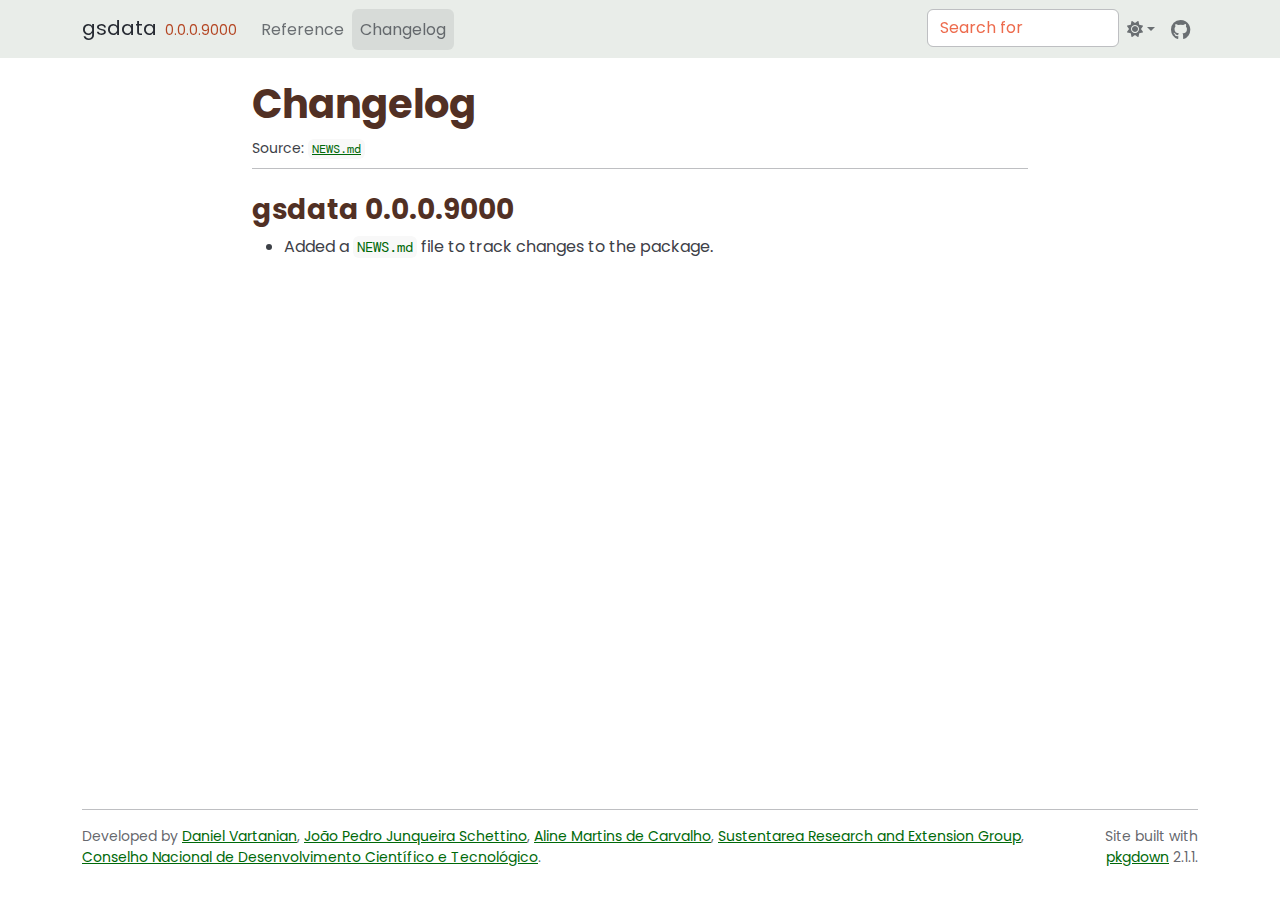
==== news/index.html @ 229972c8 "Deploying to gh-pages from @ sustentarea/gsdata@702ac1fea3e4de06237d9ef4f2375362cb9e5c9f 🚀" ====
<!DOCTYPE html>
<!-- Generated by pkgdown: do not edit by hand --><html lang="en"><head><meta http-equiv="Content-Type" content="text/html; charset=UTF-8"><meta charset="utf-8"><meta http-equiv="X-UA-Compatible" content="IE=edge"><meta name="viewport" content="width=device-width, initial-scale=1, shrink-to-fit=no"><title>Changelog • gsdata</title><script src="../lightswitch.js"></script><script src="../deps/jquery-3.6.0/jquery-3.6.0.min.js"></script><meta name="viewport" content="width=device-width, initial-scale=1, shrink-to-fit=no"><link href="../deps/bootstrap-5.3.1/bootstrap.min.css" rel="stylesheet"><script src="../deps/bootstrap-5.3.1/bootstrap.bundle.min.js"></script><link href="../deps/Poppins-0.4.9/font.css" rel="stylesheet"><link href="../deps/DM_Sans-0.4.9/font.css" rel="stylesheet"><link href="../deps/DM_Mono-0.4.9/font.css" rel="stylesheet"><link href="../deps/font-awesome-6.5.2/css/all.min.css" rel="stylesheet"><link href="../deps/font-awesome-6.5.2/css/v4-shims.min.css" rel="stylesheet"><script src="../deps/headroom-0.11.0/headroom.min.js"></script><script src="../deps/headroom-0.11.0/jQuery.headroom.min.js"></script><script src="../deps/bootstrap-toc-1.0.1/bootstrap-toc.min.js"></script><script src="../deps/clipboard.js-2.0.11/clipboard.min.js"></script><script src="../deps/search-1.0.0/autocomplete.jquery.min.js"></script><script src="../deps/search-1.0.0/fuse.min.js"></script><script src="../deps/search-1.0.0/mark.min.js"></script><script src="../deps/MathJax-3.2.2/tex-chtml.min.js"></script><!-- pkgdown --><script src="../pkgdown.js"></script><link href="../extra.css" rel="stylesheet"><meta property="og:title" content="Changelog"><meta name="robots" content="noindex"></head><body>
    <a href="#main" class="visually-hidden-focusable">Skip to contents</a>


    <nav class="navbar navbar-expand-lg fixed-top " aria-label="Site navigation"><div class="container">

    <a class="navbar-brand me-2" href="../index.html">gsdata</a>

    <small class="nav-text text-warning me-auto" data-bs-toggle="tooltip" data-bs-placement="bottom" title="Unreleased version">0.0.0.9000</small>


    <button class="navbar-toggler" type="button" data-bs-toggle="collapse" data-bs-target="#navbar" aria-controls="navbar" aria-expanded="false" aria-label="Toggle navigation">
      <span class="navbar-toggler-icon"></span>
    </button>

    <div id="navbar" class="collapse navbar-collapse ms-3">
      <ul class="navbar-nav me-auto"><li class="nav-item"><a class="nav-link" href="../reference/index.html">Reference</a></li>
<li class="active nav-item"><a class="nav-link" href="../news/index.html">Changelog</a></li>
      </ul><ul class="navbar-nav"><li class="nav-item"><form class="form-inline" role="search">
 <input class="form-control" type="search" name="search-input" id="search-input" autocomplete="off" aria-label="Search site" placeholder="Search for" data-search-index="../search.json"></form></li>
<li class="nav-item dropdown">
  <button class="nav-link dropdown-toggle" type="button" id="dropdown-lightswitch" data-bs-toggle="dropdown" aria-expanded="false" aria-haspopup="true" aria-label="Light switch"><span class="fa fa-sun"></span></button>
  <ul class="dropdown-menu dropdown-menu-end" aria-labelledby="dropdown-lightswitch"><li><button class="dropdown-item" data-bs-theme-value="light"><span class="fa fa-sun"></span> Light</button></li>
    <li><button class="dropdown-item" data-bs-theme-value="dark"><span class="fa fa-moon"></span> Dark</button></li>
    <li><button class="dropdown-item" data-bs-theme-value="auto"><span class="fa fa-adjust"></span> Auto</button></li>
  </ul></li>
<li class="nav-item"><a class="external-link nav-link" href="https://github.com/sustentarea/gsdata/" aria-label="GitHub"><span class="fa fab fa-github fa-lg"></span></a></li>
      </ul></div>


  </div>
</nav><div class="container template-news">
<div class="row">
  <main id="main" class="col-md-9"><div class="page-header">

      <h1>Changelog</h1>
      <small>Source: <a href="https://github.com/sustentarea/gsdata/blob/main/NEWS.md" class="external-link"><code>NEWS.md</code></a></small>
    </div>

    <div class="section level2">
<h2 class="pkg-version" data-toc-text="0.0.0.9000" id="gsdata-0009000">gsdata 0.0.0.9000<a class="anchor" aria-label="anchor" href="#gsdata-0009000"></a></h2>
<ul><li>Added a <code>NEWS.md</code> file to track changes to the package.</li>
</ul></div>
  </main></div>


    <footer><div class="pkgdown-footer-left">
  <p>Developed by <a href="https://github.com/danielvartan" class="external-link">Daniel Vartanian</a>, <a href="https://github.com/JPSchettino" class="external-link">João Pedro Junqueira Schettino</a>, <a href="https://github.com/alinenutri" class="external-link">Aline Martins de Carvalho</a>, <a href="https://www.fsp.usp.br/sustentarea/" class="external-link">Sustentarea Research and Extension Group</a>, <a href="http://www.cnpq.br/" class="external-link">Conselho Nacional de Desenvolvimento Científico e Tecnológico</a>.</p>
</div>

<div class="pkgdown-footer-right">
  <p>Site built with <a href="https://pkgdown.r-lib.org/" class="external-link">pkgdown</a> 2.1.1.</p>
</div>

    </footer></div>





  </body></html>
---- deps/Poppins-0.4.9/font.css ----
/* latin-ext */
@font-face {
  font-family: 'Poppins';
  font-style: italic;
  font-weight: 100;
  src: url(pxiAyp8kv8JHgFVrJJLmE0tMMPKzSQ.woff2) format('woff2');
  unicode-range: U+0100-02BA, U+02BD-02C5, U+02C7-02CC, U+02CE-02D7, U+02DD-02FF, U+0304, U+0308, U+0329, U+1D00-1DBF, U+1E00-1E9F, U+1EF2-1EFF, U+2020, U+20A0-20AB, U+20AD-20C0, U+2113, U+2C60-2C7F, U+A720-A7FF;
}
/* latin */
@font-face {
  font-family: 'Poppins';
  font-style: italic;
  font-weight: 100;
  src: url(pxiAyp8kv8JHgFVrJJLmE0tCMPI.woff2) format('woff2');
  unicode-range: U+0000-00FF, U+0131, U+0152-0153, U+02BB-02BC, U+02C6, U+02DA, U+02DC, U+0304, U+0308, U+0329, U+2000-206F, U+20AC, U+2122, U+2191, U+2193, U+2212, U+2215, U+FEFF, U+FFFD;
}
/* latin-ext */
@font-face {
  font-family: 'Poppins';
  font-style: italic;
  font-weight: 200;
  src: url(pxiDyp8kv8JHgFVrJJLmv1pVGdeOcEg.woff2) format('woff2');
  unicode-range: U+0100-02BA, U+02BD-02C5, U+02C7-02CC, U+02CE-02D7, U+02DD-02FF, U+0304, U+0308, U+0329, U+1D00-1DBF, U+1E00-1E9F, U+1EF2-1EFF, U+2020, U+20A0-20AB, U+20AD-20C0, U+2113, U+2C60-2C7F, U+A720-A7FF;
}
/* latin */
@font-face {
  font-family: 'Poppins';
  font-style: italic;
  font-weight: 200;
  src: url(pxiDyp8kv8JHgFVrJJLmv1pVF9eO.woff2) format('woff2');
  unicode-range: U+0000-00FF, U+0131, U+0152-0153, U+02BB-02BC, U+02C6, U+02DA, U+02DC, U+0304, U+0308, U+0329, U+2000-206F, U+20AC, U+2122, U+2191, U+2193, U+2212, U+2215, U+FEFF, U+FFFD;
}
/* latin-ext */
@font-face {
  font-family: 'Poppins';
  font-style: italic;
  font-weight: 300;
  src: url(pxiDyp8kv8JHgFVrJJLm21lVGdeOcEg.woff2) format('woff2');
  unicode-range: U+0100-02BA, U+02BD-02C5, U+02C7-02CC, U+02CE-02D7, U+02DD-02FF, U+0304, U+0308, U+0329, U+1D00-1DBF, U+1E00-1E9F, U+1EF2-1EFF, U+2020, U+20A0-20AB, U+20AD-20C0, U+2113, U+2C60-2C7F, U+A720-A7FF;
}
/* latin */
@font-face {
  font-family: 'Poppins';
  font-style: italic;
  font-weight: 300;
  src: url(pxiDyp8kv8JHgFVrJJLm21lVF9eO.woff2) format('woff2');
  unicode-range: U+0000-00FF, U+0131, U+0152-0153, U+02BB-02BC, U+02C6, U+02DA, U+02DC, U+0304, U+0308, U+0329, U+2000-206F, U+20AC, U+2122, U+2191, U+2193, U+2212, U+2215, U+FEFF, U+FFFD;
}
/* latin-ext */
@font-face {
  font-family: 'Poppins';
  font-style: italic;
  font-weight: 400;
  src: url(pxiGyp8kv8JHgFVrJJLufntAKPY.woff2) format('woff2');
  unicode-range: U+0100-02BA, U+02BD-02C5, U+02C7-02CC, U+02CE-02D7, U+02DD-02FF, U+0304, U+0308, U+0329, U+1D00-1DBF, U+1E00-1E9F, U+1EF2-1EFF, U+2020, U+20A0-20AB, U+20AD-20C0, U+2113, U+2C60-2C7F, U+A720-A7FF;
}
/* latin */
@font-face {
  font-family: 'Poppins';
  font-style: italic;
  font-weight: 400;
  src: url(pxiGyp8kv8JHgFVrJJLucHtA.woff2) format('woff2');
  unicode-range: U+0000-00FF, U+0131, U+0152-0153, U+02BB-02BC, U+02C6, U+02DA, U+02DC, U+0304, U+0308, U+0329, U+2000-206F, U+20AC, U+2122, U+2191, U+2193, U+2212, U+2215, U+FEFF, U+FFFD;
}
/* latin-ext */
@font-face {
  font-family: 'Poppins';
  font-style: italic;
  font-weight: 500;
  src: url(pxiDyp8kv8JHgFVrJJLmg1hVGdeOcEg.woff2) format('woff2');
  unicode-range: U+0100-02BA, U+02BD-02C5, U+02C7-02CC, U+02CE-02D7, U+02DD-02FF, U+0304, U+0308, U+0329, U+1D00-1DBF, U+1E00-1E9F, U+1EF2-1EFF, U+2020, U+20A0-20AB, U+20AD-20C0, U+2113, U+2C60-2C7F, U+A720-A7FF;
}
/* latin */
@font-face {
  font-family: 'Poppins';
  font-style: italic;
  font-weight: 500;
  src: url(pxiDyp8kv8JHgFVrJJLmg1hVF9eO.woff2) format('woff2');
  unicode-range: U+0000-00FF, U+0131, U+0152-0153, U+02BB-02BC, U+02C6, U+02DA, U+02DC, U+0304, U+0308, U+0329, U+2000-206F, U+20AC, U+2122, U+2191, U+2193, U+2212, U+2215, U+FEFF, U+FFFD;
}
/* latin-ext */
@font-face {
  font-family: 'Poppins';
  font-style: italic;
  font-weight: 600;
  src: url(pxiDyp8kv8JHgFVrJJLmr19VGdeOcEg.woff2) format('woff2');
  unicode-range: U+0100-02BA, U+02BD-02C5, U+02C7-02CC, U+02CE-02D7, U+02DD-02FF, U+0304, U+0308, U+0329, U+1D00-1DBF, U+1E00-1E9F, U+1EF2-1EFF, U+2020, U+20A0-20AB, U+20AD-20C0, U+2113, U+2C60-2C7F, U+A720-A7FF;
}
/* latin */
@font-face {
  font-family: 'Poppins';
  font-style: italic;
  font-weight: 600;
  src: url(pxiDyp8kv8JHgFVrJJLmr19VF9eO.woff2) format('woff2');
  unicode-range: U+0000-00FF, U+0131, U+0152-0153, U+02BB-02BC, U+02C6, U+02DA, U+02DC, U+0304, U+0308, U+0329, U+2000-206F, U+20AC, U+2122, U+2191, U+2193, U+2212, U+2215, U+FEFF, U+FFFD;
}
/* latin-ext */
@font-face {
  font-family: 'Poppins';
  font-style: italic;
  font-weight: 700;
  src: url(pxiDyp8kv8JHgFVrJJLmy15VGdeOcEg.woff2) format('woff2');
  unicode-range: U+0100-02BA, U+02BD-02C5, U+02C7-02CC, U+02CE-02D7, U+02DD-02FF, U+0304, U+0308, U+0329, U+1D00-1DBF, U+1E00-1E9F, U+1EF2-1EFF, U+2020, U+20A0-20AB, U+20AD-20C0, U+2113, U+2C60-2C7F, U+A720-A7FF;
}
/* latin */
@font-face {
  font-family: 'Poppins';
  font-style: italic;
  font-weight: 700;
  src: url(pxiDyp8kv8JHgFVrJJLmy15VF9eO.woff2) format('woff2');
  unicode-range: U+0000-00FF, U+0131, U+0152-0153, U+02BB-02BC, U+02C6, U+02DA, U+02DC, U+0304, U+0308, U+0329, U+2000-206F, U+20AC, U+2122, U+2191, U+2193, U+2212, U+2215, U+FEFF, U+FFFD;
}
/* latin-ext */
@font-face {
  font-family: 'Poppins';
  font-style: italic;
  font-weight: 800;
  src: url(pxiDyp8kv8JHgFVrJJLm111VGdeOcEg.woff2) format('woff2');
  unicode-range: U+0100-02BA, U+02BD-02C5, U+02C7-02CC, U+02CE-02D7, U+02DD-02FF, U+0304, U+0308, U+0329, U+1D00-1DBF, U+1E00-1E9F, U+1EF2-1EFF, U+2020, U+20A0-20AB, U+20AD-20C0, U+2113, U+2C60-2C7F, U+A720-A7FF;
}
/* latin */
@font-face {
  font-family: 'Poppins';
  font-style: italic;
  font-weight: 800;
  src: url(pxiDyp8kv8JHgFVrJJLm111VF9eO.woff2) format('woff2');
  unicode-range: U+0000-00FF, U+0131, U+0152-0153, U+02BB-02BC, U+02C6, U+02DA, U+02DC, U+0304, U+0308, U+0329, U+2000-206F, U+20AC, U+2122, U+2191, U+2193, U+2212, U+2215, U+FEFF, U+FFFD;
}
/* latin-ext */
@font-face {
  font-family: 'Poppins';
  font-style: italic;
  font-weight: 900;
  src: url(pxiDyp8kv8JHgFVrJJLm81xVGdeOcEg.woff2) format('woff2');
  unicode-range: U+0100-02BA, U+02BD-02C5, U+02C7-02CC, U+02CE-02D7, U+02DD-02FF, U+0304, U+0308, U+0329, U+1D00-1DBF, U+1E00-1E9F, U+1EF2-1EFF, U+2020, U+20A0-20AB, U+20AD-20C0, U+2113, U+2C60-2C7F, U+A720-A7FF;
}
/* latin */
@font-face {
  font-family: 'Poppins';
  font-style: italic;
  font-weight: 900;
  src: url(pxiDyp8kv8JHgFVrJJLm81xVF9eO.woff2) format('woff2');
  unicode-range: U+0000-00FF, U+0131, U+0152-0153, U+02BB-02BC, U+02C6, U+02DA, U+02DC, U+0304, U+0308, U+0329, U+2000-206F, U+20AC, U+2122, U+2191, U+2193, U+2212, U+2215, U+FEFF, U+FFFD;
}
/* latin-ext */
@font-face {
  font-family: 'Poppins';
  font-style: normal;
  font-weight: 100;
  src: url(pxiGyp8kv8JHgFVrLPTufntAKPY.woff2) format('woff2');
  unicode-range: U+0100-02BA, U+02BD-02C5, U+02C7-02CC, U+02CE-02D7, U+02DD-02FF, U+0304, U+0308, U+0329, U+1D00-1DBF, U+1E00-1E9F, U+1EF2-1EFF, U+2020, U+20A0-20AB, U+20AD-20C0, U+2113, U+2C60-2C7F, U+A720-A7FF;
}
/* latin */
@font-face {
  font-family: 'Poppins';
  font-style: normal;
  font-weight: 100;
  src: url(pxiGyp8kv8JHgFVrLPTucHtA.woff2) format('woff2');
  unicode-range: U+0000-00FF, U+0131, U+0152-0153, U+02BB-02BC, U+02C6, U+02DA, U+02DC, U+0304, U+0308, U+0329, U+2000-206F, U+20AC, U+2122, U+2191, U+2193, U+2212, U+2215, U+FEFF, U+FFFD;
}
/* latin-ext */
@font-face {
  font-family: 'Poppins';
  font-style: normal;
  font-weight: 200;
  src: url(pxiByp8kv8JHgFVrLFj_Z1JlFc-K.woff2) format('woff2');
  unicode-range: U+0100-02BA, U+02BD-02C5, U+02C7-02CC, U+02CE-02D7, U+02DD-02FF, U+0304, U+0308, U+0329, U+1D00-1DBF, U+1E00-1E9F, U+1EF2-1EFF, U+2020, U+20A0-20AB, U+20AD-20C0, U+2113, U+2C60-2C7F, U+A720-A7FF;
}
/* latin */
@font-face {
  font-family: 'Poppins';
  font-style: normal;
  font-weight: 200;
  src: url(pxiByp8kv8JHgFVrLFj_Z1xlFQ.woff2) format('woff2');
  unicode-range: U+0000-00FF, U+0131, U+0152-0153, U+02BB-02BC, U+02C6, U+02DA, U+02DC, U+0304, U+0308, U+0329, U+2000-206F, U+20AC, U+2122, U+2191, U+2193, U+2212, U+2215, U+FEFF, U+FFFD;
}
/* latin-ext */
@font-face {
  font-family: 'Poppins';
  font-style: normal;
  font-weight: 300;
  src: url(pxiByp8kv8JHgFVrLDz8Z1JlFc-K.woff2) format('woff2');
  unicode-range: U+0100-02BA, U+02BD-02C5, U+02C7-02CC, U+02CE-02D7, U+02DD-02FF, U+0304, U+0308, U+0329, U+1D00-1DBF, U+1E00-1E9F, U+1EF2-1EFF, U+2020, U+20A0-20AB, U+20AD-20C0, U+2113, U+2C60-2C7F, U+A720-A7FF;
}
/* latin */
@font-face {
  font-family: 'Poppins';
  font-style: normal;
  font-weight: 300;
  src: url(pxiByp8kv8JHgFVrLDz8Z1xlFQ.woff2) format('woff2');
  unicode-range: U+0000-00FF, U+0131, U+0152-0153, U+02BB-02BC, U+02C6, U+02DA, U+02DC, U+0304, U+0308, U+0329, U+2000-206F, U+20AC, U+2122, U+2191, U+2193, U+2212, U+2215, U+FEFF, U+FFFD;
}
/* latin-ext */
@font-face {
  font-family: 'Poppins';
  font-style: normal;
  font-weight: 400;
  src: url(pxiEyp8kv8JHgFVrJJnecmNE.woff2) format('woff2');
  unicode-range: U+0100-02BA, U+02BD-02C5, U+02C7-02CC, U+02CE-02D7, U+02DD-02FF, U+0304, U+0308, U+0329, U+1D00-1DBF, U+1E00-1E9F, U+1EF2-1EFF, U+2020, U+20A0-20AB, U+20AD-20C0, U+2113, U+2C60-2C7F, U+A720-A7FF;
}
/* latin */
@font-face {
  font-family: 'Poppins';
  font-style: normal;
  font-weight: 400;
  src: url(pxiEyp8kv8JHgFVrJJfecg.woff2) format('woff2');
  unicode-range: U+0000-00FF, U+0131, U+0152-0153, U+02BB-02BC, U+02C6, U+02DA, U+02DC, U+0304, U+0308, U+0329, U+2000-206F, U+20AC, U+2122, U+2191, U+2193, U+2212, U+2215, U+FEFF, U+FFFD;
}
/* latin-ext */
@font-face {
  font-family: 'Poppins';
  font-style: normal;
  font-weight: 500;
  src: url(pxiByp8kv8JHgFVrLGT9Z1JlFc-K.woff2) format('woff2');
  unicode-range: U+0100-02BA, U+02BD-02C5, U+02C7-02CC, U+02CE-02D7, U+02DD-02FF, U+0304, U+0308, U+0329, U+1D00-1DBF, U+1E00-1E9F, U+1EF2-1EFF, U+2020, U+20A0-20AB, U+20AD-20C0, U+2113, U+2C60-2C7F, U+A720-A7FF;
}
/* latin */
@font-face {
  font-family: 'Poppins';
  font-style: normal;
  font-weight: 500;
  src: url(pxiByp8kv8JHgFVrLGT9Z1xlFQ.woff2) format('woff2');
  unicode-range: U+0000-00FF, U+0131, U+0152-0153, U+02BB-02BC, U+02C6, U+02DA, U+02DC, U+0304, U+0308, U+0329, U+2000-206F, U+20AC, U+2122, U+2191, U+2193, U+2212, U+2215, U+FEFF, U+FFFD;
}
/* latin-ext */
@font-face {
  font-family: 'Poppins';
  font-style: normal;
  font-weight: 600;
  src: url(pxiByp8kv8JHgFVrLEj6Z1JlFc-K.woff2) format('woff2');
  unicode-range: U+0100-02BA, U+02BD-02C5, U+02C7-02CC, U+02CE-02D7, U+02DD-02FF, U+0304, U+0308, U+0329, U+1D00-1DBF, U+1E00-1E9F, U+1EF2-1EFF, U+2020, U+20A0-20AB, U+20AD-20C0, U+2113, U+2C60-2C7F, U+A720-A7FF;
}
/* latin */
@font-face {
  font-family: 'Poppins';
  font-style: normal;
  font-weight: 600;
  src: url(pxiByp8kv8JHgFVrLEj6Z1xlFQ.woff2) format('woff2');
  unicode-range: U+0000-00FF, U+0131, U+0152-0153, U+02BB-02BC, U+02C6, U+02DA, U+02DC, U+0304, U+0308, U+0329, U+2000-206F, U+20AC, U+2122, U+2191, U+2193, U+2212, U+2215, U+FEFF, U+FFFD;
}
/* latin-ext */
@font-face {
  font-family: 'Poppins';
  font-style: normal;
  font-weight: 700;
  src: url(pxiByp8kv8JHgFVrLCz7Z1JlFc-K.woff2) format('woff2');
  unicode-range: U+0100-02BA, U+02BD-02C5, U+02C7-02CC, U+02CE-02D7, U+02DD-02FF, U+0304, U+0308, U+0329, U+1D00-1DBF, U+1E00-1E9F, U+1EF2-1EFF, U+2020, U+20A0-20AB, U+20AD-20C0, U+2113, U+2C60-2C7F, U+A720-A7FF;
}
/* latin */
@font-face {
  font-family: 'Poppins';
  font-style: normal;
  font-weight: 700;
  src: url(pxiByp8kv8JHgFVrLCz7Z1xlFQ.woff2) format('woff2');
  unicode-range: U+0000-00FF, U+0131, U+0152-0153, U+02BB-02BC, U+02C6, U+02DA, U+02DC, U+0304, U+0308, U+0329, U+2000-206F, U+20AC, U+2122, U+2191, U+2193, U+2212, U+2215, U+FEFF, U+FFFD;
}
/* latin-ext */
@font-face {
  font-family: 'Poppins';
  font-style: normal;
  font-weight: 800;
  src: url(pxiByp8kv8JHgFVrLDD4Z1JlFc-K.woff2) format('woff2');
  unicode-range: U+0100-02BA, U+02BD-02C5, U+02C7-02CC, U+02CE-02D7, U+02DD-02FF, U+0304, U+0308, U+0329, U+1D00-1DBF, U+1E00-1E9F, U+1EF2-1EFF, U+2020, U+20A0-20AB, U+20AD-20C0, U+2113, U+2C60-2C7F, U+A720-A7FF;
}
/* latin */
@font-face {
  font-family: 'Poppins';
  font-style: normal;
  font-weight: 800;
  src: url(pxiByp8kv8JHgFVrLDD4Z1xlFQ.woff2) format('woff2');
  unicode-range: U+0000-00FF, U+0131, U+0152-0153, U+02BB-02BC, U+02C6, U+02DA, U+02DC, U+0304, U+0308, U+0329, U+2000-206F, U+20AC, U+2122, U+2191, U+2193, U+2212, U+2215, U+FEFF, U+FFFD;
}
/* latin-ext */
@font-face {
  font-family: 'Poppins';
  font-style: normal;
  font-weight: 900;
  src: url(pxiByp8kv8JHgFVrLBT5Z1JlFc-K.woff2) format('woff2');
  unicode-range: U+0100-02BA, U+02BD-02C5, U+02C7-02CC, U+02CE-02D7, U+02DD-02FF, U+0304, U+0308, U+0329, U+1D00-1DBF, U+1E00-1E9F, U+1EF2-1EFF, U+2020, U+20A0-20AB, U+20AD-20C0, U+2113, U+2C60-2C7F, U+A720-A7FF;
}
/* latin */
@font-face {
  font-family: 'Poppins';
  font-style: normal;
  font-weight: 900;
  src: url(pxiByp8kv8JHgFVrLBT5Z1xlFQ.woff2) format('woff2');
  unicode-range: U+0000-00FF, U+0131, U+0152-0153, U+02BB-02BC, U+02C6, U+02DA, U+02DC, U+0304, U+0308, U+0329, U+2000-206F, U+20AC, U+2122, U+2191, U+2193, U+2212, U+2215, U+FEFF, U+FFFD;
}
---- deps/DM_Sans-0.4.9/font.css ----
/* latin-ext */
@font-face {
  font-family: 'DM Sans';
  font-style: italic;
  font-weight: 100;
  src: url(rP2Wp2ywxg089UriCZaSExd86J3t9jz86MvyyKK58VXh.woff2) format('woff2');
  unicode-range: U+0100-02BA, U+02BD-02C5, U+02C7-02CC, U+02CE-02D7, U+02DD-02FF, U+0304, U+0308, U+0329, U+1D00-1DBF, U+1E00-1E9F, U+1EF2-1EFF, U+2020, U+20A0-20AB, U+20AD-20C0, U+2113, U+2C60-2C7F, U+A720-A7FF;
}
/* latin */
@font-face {
  font-family: 'DM Sans';
  font-style: italic;
  font-weight: 100;
  src: url(rP2Wp2ywxg089UriCZaSExd86J3t9jz86MvyyKy58Q.woff2) format('woff2');
  unicode-range: U+0000-00FF, U+0131, U+0152-0153, U+02BB-02BC, U+02C6, U+02DA, U+02DC, U+0304, U+0308, U+0329, U+2000-206F, U+20AC, U+2122, U+2191, U+2193, U+2212, U+2215, U+FEFF, U+FFFD;
}
/* latin-ext */
@font-face {
  font-family: 'DM Sans';
  font-style: italic;
  font-weight: 200;
  src: url(rP2Wp2ywxg089UriCZaSExd86J3t9jz86MvyyKK58VXh.woff2) format('woff2');
  unicode-range: U+0100-02BA, U+02BD-02C5, U+02C7-02CC, U+02CE-02D7, U+02DD-02FF, U+0304, U+0308, U+0329, U+1D00-1DBF, U+1E00-1E9F, U+1EF2-1EFF, U+2020, U+20A0-20AB, U+20AD-20C0, U+2113, U+2C60-2C7F, U+A720-A7FF;
}
/* latin */
@font-face {
  font-family: 'DM Sans';
  font-style: italic;
  font-weight: 200;
  src: url(rP2Wp2ywxg089UriCZaSExd86J3t9jz86MvyyKy58Q.woff2) format('woff2');
  unicode-range: U+0000-00FF, U+0131, U+0152-0153, U+02BB-02BC, U+02C6, U+02DA, U+02DC, U+0304, U+0308, U+0329, U+2000-206F, U+20AC, U+2122, U+2191, U+2193, U+2212, U+2215, U+FEFF, U+FFFD;
}
/* latin-ext */
@font-face {
  font-family: 'DM Sans';
  font-style: italic;
  font-weight: 300;
  src: url(rP2Wp2ywxg089UriCZaSExd86J3t9jz86MvyyKK58VXh.woff2) format('woff2');
  unicode-range: U+0100-02BA, U+02BD-02C5, U+02C7-02CC, U+02CE-02D7, U+02DD-02FF, U+0304, U+0308, U+0329, U+1D00-1DBF, U+1E00-1E9F, U+1EF2-1EFF, U+2020, U+20A0-20AB, U+20AD-20C0, U+2113, U+2C60-2C7F, U+A720-A7FF;
}
/* latin */
@font-face {
  font-family: 'DM Sans';
  font-style: italic;
  font-weight: 300;
  src: url(rP2Wp2ywxg089UriCZaSExd86J3t9jz86MvyyKy58Q.woff2) format('woff2');
  unicode-range: U+0000-00FF, U+0131, U+0152-0153, U+02BB-02BC, U+02C6, U+02DA, U+02DC, U+0304, U+0308, U+0329, U+2000-206F, U+20AC, U+2122, U+2191, U+2193, U+2212, U+2215, U+FEFF, U+FFFD;
}
/* latin-ext */
@font-face {
  font-family: 'DM Sans';
  font-style: italic;
  font-weight: 400;
  src: url(rP2Wp2ywxg089UriCZaSExd86J3t9jz86MvyyKK58VXh.woff2) format('woff2');
  unicode-range: U+0100-02BA, U+02BD-02C5, U+02C7-02CC, U+02CE-02D7, U+02DD-02FF, U+0304, U+0308, U+0329, U+1D00-1DBF, U+1E00-1E9F, U+1EF2-1EFF, U+2020, U+20A0-20AB, U+20AD-20C0, U+2113, U+2C60-2C7F, U+A720-A7FF;
}
/* latin */
@font-face {
  font-family: 'DM Sans';
  font-style: italic;
  font-weight: 400;
  src: url(rP2Wp2ywxg089UriCZaSExd86J3t9jz86MvyyKy58Q.woff2) format('woff2');
  unicode-range: U+0000-00FF, U+0131, U+0152-0153, U+02BB-02BC, U+02C6, U+02DA, U+02DC, U+0304, U+0308, U+0329, U+2000-206F, U+20AC, U+2122, U+2191, U+2193, U+2212, U+2215, U+FEFF, U+FFFD;
}
/* latin-ext */
@font-face {
  font-family: 'DM Sans';
  font-style: italic;
  font-weight: 500;
  src: url(rP2Wp2ywxg089UriCZaSExd86J3t9jz86MvyyKK58VXh.woff2) format('woff2');
  unicode-range: U+0100-02BA, U+02BD-02C5, U+02C7-02CC, U+02CE-02D7, U+02DD-02FF, U+0304, U+0308, U+0329, U+1D00-1DBF, U+1E00-1E9F, U+1EF2-1EFF, U+2020, U+20A0-20AB, U+20AD-20C0, U+2113, U+2C60-2C7F, U+A720-A7FF;
}
/* latin */
@font-face {
  font-family: 'DM Sans';
  font-style: italic;
  font-weight: 500;
  src: url(rP2Wp2ywxg089UriCZaSExd86J3t9jz86MvyyKy58Q.woff2) format('woff2');
  unicode-range: U+0000-00FF, U+0131, U+0152-0153, U+02BB-02BC, U+02C6, U+02DA, U+02DC, U+0304, U+0308, U+0329, U+2000-206F, U+20AC, U+2122, U+2191, U+2193, U+2212, U+2215, U+FEFF, U+FFFD;
}
/* latin-ext */
@font-face {
  font-family: 'DM Sans';
  font-style: italic;
  font-weight: 600;
  src: url(rP2Wp2ywxg089UriCZaSExd86J3t9jz86MvyyKK58VXh.woff2) format('woff2');
  unicode-range: U+0100-02BA, U+02BD-02C5, U+02C7-02CC, U+02CE-02D7, U+02DD-02FF, U+0304, U+0308, U+0329, U+1D00-1DBF, U+1E00-1E9F, U+1EF2-1EFF, U+2020, U+20A0-20AB, U+20AD-20C0, U+2113, U+2C60-2C7F, U+A720-A7FF;
}
/* latin */
@font-face {
  font-family: 'DM Sans';
  font-style: italic;
  font-weight: 600;
  src: url(rP2Wp2ywxg089UriCZaSExd86J3t9jz86MvyyKy58Q.woff2) format('woff2');
  unicode-range: U+0000-00FF, U+0131, U+0152-0153, U+02BB-02BC, U+02C6, U+02DA, U+02DC, U+0304, U+0308, U+0329, U+2000-206F, U+20AC, U+2122, U+2191, U+2193, U+2212, U+2215, U+FEFF, U+FFFD;
}
/* latin-ext */
@font-face {
  font-family: 'DM Sans';
  font-style: italic;
  font-weight: 700;
  src: url(rP2Wp2ywxg089UriCZaSExd86J3t9jz86MvyyKK58VXh.woff2) format('woff2');
  unicode-range: U+0100-02BA, U+02BD-02C5, U+02C7-02CC, U+02CE-02D7, U+02DD-02FF, U+0304, U+0308, U+0329, U+1D00-1DBF, U+1E00-1E9F, U+1EF2-1EFF, U+2020, U+20A0-20AB, U+20AD-20C0, U+2113, U+2C60-2C7F, U+A720-A7FF;
}
/* latin */
@font-face {
  font-family: 'DM Sans';
  font-style: italic;
  font-weight: 700;
  src: url(rP2Wp2ywxg089UriCZaSExd86J3t9jz86MvyyKy58Q.woff2) format('woff2');
  unicode-range: U+0000-00FF, U+0131, U+0152-0153, U+02BB-02BC, U+02C6, U+02DA, U+02DC, U+0304, U+0308, U+0329, U+2000-206F, U+20AC, U+2122, U+2191, U+2193, U+2212, U+2215, U+FEFF, U+FFFD;
}
/* latin-ext */
@font-face {
  font-family: 'DM Sans';
  font-style: italic;
  font-weight: 800;
  src: url(rP2Wp2ywxg089UriCZaSExd86J3t9jz86MvyyKK58VXh.woff2) format('woff2');
  unicode-range: U+0100-02BA, U+02BD-02C5, U+02C7-02CC, U+02CE-02D7, U+02DD-02FF, U+0304, U+0308, U+0329, U+1D00-1DBF, U+1E00-1E9F, U+1EF2-1EFF, U+2020, U+20A0-20AB, U+20AD-20C0, U+2113, U+2C60-2C7F, U+A720-A7FF;
}
/* latin */
@font-face {
  font-family: 'DM Sans';
  font-style: italic;
  font-weight: 800;
  src: url(rP2Wp2ywxg089UriCZaSExd86J3t9jz86MvyyKy58Q.woff2) format('woff2');
  unicode-range: U+0000-00FF, U+0131, U+0152-0153, U+02BB-02BC, U+02C6, U+02DA, U+02DC, U+0304, U+0308, U+0329, U+2000-206F, U+20AC, U+2122, U+2191, U+2193, U+2212, U+2215, U+FEFF, U+FFFD;
}
/* latin-ext */
@font-face {
  font-family: 'DM Sans';
  font-style: italic;
  font-weight: 900;
  src: url(rP2Wp2ywxg089UriCZaSExd86J3t9jz86MvyyKK58VXh.woff2) format('woff2');
  unicode-range: U+0100-02BA, U+02BD-02C5, U+02C7-02CC, U+02CE-02D7, U+02DD-02FF, U+0304, U+0308, U+0329, U+1D00-1DBF, U+1E00-1E9F, U+1EF2-1EFF, U+2020, U+20A0-20AB, U+20AD-20C0, U+2113, U+2C60-2C7F, U+A720-A7FF;
}
/* latin */
@font-face {
  font-family: 'DM Sans';
  font-style: italic;
  font-weight: 900;
  src: url(rP2Wp2ywxg089UriCZaSExd86J3t9jz86MvyyKy58Q.woff2) format('woff2');
  unicode-range: U+0000-00FF, U+0131, U+0152-0153, U+02BB-02BC, U+02C6, U+02DA, U+02DC, U+0304, U+0308, U+0329, U+2000-206F, U+20AC, U+2122, U+2191, U+2193, U+2212, U+2215, U+FEFF, U+FFFD;
}
/* latin-ext */
@font-face {
  font-family: 'DM Sans';
  font-style: normal;
  font-weight: 100;
  src: url(rP2Yp2ywxg089UriI5-g4vlH9VoD8Cmcqbu6-K6h9Q.woff2) format('woff2');
  unicode-range: U+0100-02BA, U+02BD-02C5, U+02C7-02CC, U+02CE-02D7, U+02DD-02FF, U+0304, U+0308, U+0329, U+1D00-1DBF, U+1E00-1E9F, U+1EF2-1EFF, U+2020, U+20A0-20AB, U+20AD-20C0, U+2113, U+2C60-2C7F, U+A720-A7FF;
}
/* latin */
@font-face {
  font-family: 'DM Sans';
  font-style: normal;
  font-weight: 100;
  src: url(rP2Yp2ywxg089UriI5-g4vlH9VoD8Cmcqbu0-K4.woff2) format('woff2');
  unicode-range: U+0000-00FF, U+0131, U+0152-0153, U+02BB-02BC, U+02C6, U+02DA, U+02DC, U+0304, U+0308, U+0329, U+2000-206F, U+20AC, U+2122, U+2191, U+2193, U+2212, U+2215, U+FEFF, U+FFFD;
}
/* latin-ext */
@font-face {
  font-family: 'DM Sans';
  font-style: normal;
  font-weight: 200;
  src: url(rP2Yp2ywxg089UriI5-g4vlH9VoD8Cmcqbu6-K6h9Q.woff2) format('woff2');
  unicode-range: U+0100-02BA, U+02BD-02C5, U+02C7-02CC, U+02CE-02D7, U+02DD-02FF, U+0304, U+0308, U+0329, U+1D00-1DBF, U+1E00-1E9F, U+1EF2-1EFF, U+2020, U+20A0-20AB, U+20AD-20C0, U+2113, U+2C60-2C7F, U+A720-A7FF;
}
/* latin */
@font-face {
  font-family: 'DM Sans';
  font-style: normal;
  font-weight: 200;
  src: url(rP2Yp2ywxg089UriI5-g4vlH9VoD8Cmcqbu0-K4.woff2) format('woff2');
  unicode-range: U+0000-00FF, U+0131, U+0152-0153, U+02BB-02BC, U+02C6, U+02DA, U+02DC, U+0304, U+0308, U+0329, U+2000-206F, U+20AC, U+2122, U+2191, U+2193, U+2212, U+2215, U+FEFF, U+FFFD;
}
/* latin-ext */
@font-face {
  font-family: 'DM Sans';
  font-style: normal;
  font-weight: 300;
  src: url(rP2Yp2ywxg089UriI5-g4vlH9VoD8Cmcqbu6-K6h9Q.woff2) format('woff2');
  unicode-range: U+0100-02BA, U+02BD-02C5, U+02C7-02CC, U+02CE-02D7, U+02DD-02FF, U+0304, U+0308, U+0329, U+1D00-1DBF, U+1E00-1E9F, U+1EF2-1EFF, U+2020, U+20A0-20AB, U+20AD-20C0, U+2113, U+2C60-2C7F, U+A720-A7FF;
}
/* latin */
@font-face {
  font-family: 'DM Sans';
  font-style: normal;
  font-weight: 300;
  src: url(rP2Yp2ywxg089UriI5-g4vlH9VoD8Cmcqbu0-K4.woff2) format('woff2');
  unicode-range: U+0000-00FF, U+0131, U+0152-0153, U+02BB-02BC, U+02C6, U+02DA, U+02DC, U+0304, U+0308, U+0329, U+2000-206F, U+20AC, U+2122, U+2191, U+2193, U+2212, U+2215, U+FEFF, U+FFFD;
}
/* latin-ext */
@font-face {
  font-family: 'DM Sans';
  font-style: normal;
  font-weight: 400;
  src: url(rP2Yp2ywxg089UriI5-g4vlH9VoD8Cmcqbu6-K6h9Q.woff2) format('woff2');
  unicode-range: U+0100-02BA, U+02BD-02C5, U+02C7-02CC, U+02CE-02D7, U+02DD-02FF, U+0304, U+0308, U+0329, U+1D00-1DBF, U+1E00-1E9F, U+1EF2-1EFF, U+2020, U+20A0-20AB, U+20AD-20C0, U+2113, U+2C60-2C7F, U+A720-A7FF;
}
/* latin */
@font-face {
  font-family: 'DM Sans';
  font-style: normal;
  font-weight: 400;
  src: url(rP2Yp2ywxg089UriI5-g4vlH9VoD8Cmcqbu0-K4.woff2) format('woff2');
  unicode-range: U+0000-00FF, U+0131, U+0152-0153, U+02BB-02BC, U+02C6, U+02DA, U+02DC, U+0304, U+0308, U+0329, U+2000-206F, U+20AC, U+2122, U+2191, U+2193, U+2212, U+2215, U+FEFF, U+FFFD;
}
/* latin-ext */
@font-face {
  font-family: 'DM Sans';
  font-style: normal;
  font-weight: 500;
  src: url(rP2Yp2ywxg089UriI5-g4vlH9VoD8Cmcqbu6-K6h9Q.woff2) format('woff2');
  unicode-range: U+0100-02BA, U+02BD-02C5, U+02C7-02CC, U+02CE-02D7, U+02DD-02FF, U+0304, U+0308, U+0329, U+1D00-1DBF, U+1E00-1E9F, U+1EF2-1EFF, U+2020, U+20A0-20AB, U+20AD-20C0, U+2113, U+2C60-2C7F, U+A720-A7FF;
}
/* latin */
@font-face {
  font-family: 'DM Sans';
  font-style: normal;
  font-weight: 500;
  src: url(rP2Yp2ywxg089UriI5-g4vlH9VoD8Cmcqbu0-K4.woff2) format('woff2');
  unicode-range: U+0000-00FF, U+0131, U+0152-0153, U+02BB-02BC, U+02C6, U+02DA, U+02DC, U+0304, U+0308, U+0329, U+2000-206F, U+20AC, U+2122, U+2191, U+2193, U+2212, U+2215, U+FEFF, U+FFFD;
}
/* latin-ext */
@font-face {
  font-family: 'DM Sans';
  font-style: normal;
  font-weight: 600;
  src: url(rP2Yp2ywxg089UriI5-g4vlH9VoD8Cmcqbu6-K6h9Q.woff2) format('woff2');
  unicode-range: U+0100-02BA, U+02BD-02C5, U+02C7-02CC, U+02CE-02D7, U+02DD-02FF, U+0304, U+0308, U+0329, U+1D00-1DBF, U+1E00-1E9F, U+1EF2-1EFF, U+2020, U+20A0-20AB, U+20AD-20C0, U+2113, U+2C60-2C7F, U+A720-A7FF;
}
/* latin */
@font-face {
  font-family: 'DM Sans';
  font-style: normal;
  font-weight: 600;
  src: url(rP2Yp2ywxg089UriI5-g4vlH9VoD8Cmcqbu0-K4.woff2) format('woff2');
  unicode-range: U+0000-00FF, U+0131, U+0152-0153, U+02BB-02BC, U+02C6, U+02DA, U+02DC, U+0304, U+0308, U+0329, U+2000-206F, U+20AC, U+2122, U+2191, U+2193, U+2212, U+2215, U+FEFF, U+FFFD;
}
/* latin-ext */
@font-face {
  font-family: 'DM Sans';
  font-style: normal;
  font-weight: 700;
  src: url(rP2Yp2ywxg089UriI5-g4vlH9VoD8Cmcqbu6-K6h9Q.woff2) format('woff2');
  unicode-range: U+0100-02BA, U+02BD-02C5, U+02C7-02CC, U+02CE-02D7, U+02DD-02FF, U+0304, U+0308, U+0329, U+1D00-1DBF, U+1E00-1E9F, U+1EF2-1EFF, U+2020, U+20A0-20AB, U+20AD-20C0, U+2113, U+2C60-2C7F, U+A720-A7FF;
}
/* latin */
@font-face {
  font-family: 'DM Sans';
  font-style: normal;
  font-weight: 700;
  src: url(rP2Yp2ywxg089UriI5-g4vlH9VoD8Cmcqbu0-K4.woff2) format('woff2');
  unicode-range: U+0000-00FF, U+0131, U+0152-0153, U+02BB-02BC, U+02C6, U+02DA, U+02DC, U+0304, U+0308, U+0329, U+2000-206F, U+20AC, U+2122, U+2191, U+2193, U+2212, U+2215, U+FEFF, U+FFFD;
}
/* latin-ext */
@font-face {
  font-family: 'DM Sans';
  font-style: normal;
  font-weight: 800;
  src: url(rP2Yp2ywxg089UriI5-g4vlH9VoD8Cmcqbu6-K6h9Q.woff2) format('woff2');
  unicode-range: U+0100-02BA, U+02BD-02C5, U+02C7-02CC, U+02CE-02D7, U+02DD-02FF, U+0304, U+0308, U+0329, U+1D00-1DBF, U+1E00-1E9F, U+1EF2-1EFF, U+2020, U+20A0-20AB, U+20AD-20C0, U+2113, U+2C60-2C7F, U+A720-A7FF;
}
/* latin */
@font-face {
  font-family: 'DM Sans';
  font-style: normal;
  font-weight: 800;
  src: url(rP2Yp2ywxg089UriI5-g4vlH9VoD8Cmcqbu0-K4.woff2) format('woff2');
  unicode-range: U+0000-00FF, U+0131, U+0152-0153, U+02BB-02BC, U+02C6, U+02DA, U+02DC, U+0304, U+0308, U+0329, U+2000-206F, U+20AC, U+2122, U+2191, U+2193, U+2212, U+2215, U+FEFF, U+FFFD;
}
/* latin-ext */
@font-face {
  font-family: 'DM Sans';
  font-style: normal;
  font-weight: 900;
  src: url(rP2Yp2ywxg089UriI5-g4vlH9VoD8Cmcqbu6-K6h9Q.woff2) format('woff2');
  unicode-range: U+0100-02BA, U+02BD-02C5, U+02C7-02CC, U+02CE-02D7, U+02DD-02FF, U+0304, U+0308, U+0329, U+1D00-1DBF, U+1E00-1E9F, U+1EF2-1EFF, U+2020, U+20A0-20AB, U+20AD-20C0, U+2113, U+2C60-2C7F, U+A720-A7FF;
}
/* latin */
@font-face {
  font-family: 'DM Sans';
  font-style: normal;
  font-weight: 900;
  src: url(rP2Yp2ywxg089UriI5-g4vlH9VoD8Cmcqbu0-K4.woff2) format('woff2');
  unicode-range: U+0000-00FF, U+0131, U+0152-0153, U+02BB-02BC, U+02C6, U+02DA, U+02DC, U+0304, U+0308, U+0329, U+2000-206F, U+20AC, U+2122, U+2191, U+2193, U+2212, U+2215, U+FEFF, U+FFFD;
}
---- deps/DM_Mono-0.4.9/font.css ----
/* latin-ext */
@font-face {
  font-family: 'DM Mono';
  font-style: italic;
  font-weight: 300;
  src: url(aFTT7PB1QTsUX8KYth-orYadYY35Zlk.woff2) format('woff2');
  unicode-range: U+0100-02BA, U+02BD-02C5, U+02C7-02CC, U+02CE-02D7, U+02DD-02FF, U+0304, U+0308, U+0329, U+1D00-1DBF, U+1E00-1E9F, U+1EF2-1EFF, U+2020, U+20A0-20AB, U+20AD-20C0, U+2113, U+2C60-2C7F, U+A720-A7FF;
}
/* latin */
@font-face {
  font-family: 'DM Mono';
  font-style: italic;
  font-weight: 300;
  src: url(aFTT7PB1QTsUX8KYth-orYadb435.woff2) format('woff2');
  unicode-range: U+0000-00FF, U+0131, U+0152-0153, U+02BB-02BC, U+02C6, U+02DA, U+02DC, U+0304, U+0308, U+0329, U+2000-206F, U+20AC, U+2122, U+2191, U+2193, U+2212, U+2215, U+FEFF, U+FFFD;
}
/* latin-ext */
@font-face {
  font-family: 'DM Mono';
  font-style: italic;
  font-weight: 400;
  src: url(aFTW7PB1QTsUX8KYth-gCKSIUKw.woff2) format('woff2');
  unicode-range: U+0100-02BA, U+02BD-02C5, U+02C7-02CC, U+02CE-02D7, U+02DD-02FF, U+0304, U+0308, U+0329, U+1D00-1DBF, U+1E00-1E9F, U+1EF2-1EFF, U+2020, U+20A0-20AB, U+20AD-20C0, U+2113, U+2C60-2C7F, U+A720-A7FF;
}
/* latin */
@font-face {
  font-family: 'DM Mono';
  font-style: italic;
  font-weight: 400;
  src: url(aFTW7PB1QTsUX8KYth-gBqSI.woff2) format('woff2');
  unicode-range: U+0000-00FF, U+0131, U+0152-0153, U+02BB-02BC, U+02C6, U+02DA, U+02DC, U+0304, U+0308, U+0329, U+2000-206F, U+20AC, U+2122, U+2191, U+2193, U+2212, U+2215, U+FEFF, U+FFFD;
}
/* latin-ext */
@font-face {
  font-family: 'DM Mono';
  font-style: italic;
  font-weight: 500;
  src: url(aFTT7PB1QTsUX8KYth-o9YedYY35Zlk.woff2) format('woff2');
  unicode-range: U+0100-02BA, U+02BD-02C5, U+02C7-02CC, U+02CE-02D7, U+02DD-02FF, U+0304, U+0308, U+0329, U+1D00-1DBF, U+1E00-1E9F, U+1EF2-1EFF, U+2020, U+20A0-20AB, U+20AD-20C0, U+2113, U+2C60-2C7F, U+A720-A7FF;
}
/* latin */
@font-face {
  font-family: 'DM Mono';
  font-style: italic;
  font-weight: 500;
  src: url(aFTT7PB1QTsUX8KYth-o9Yedb435.woff2) format('woff2');
  unicode-range: U+0000-00FF, U+0131, U+0152-0153, U+02BB-02BC, U+02C6, U+02DA, U+02DC, U+0304, U+0308, U+0329, U+2000-206F, U+20AC, U+2122, U+2191, U+2193, U+2212, U+2215, U+FEFF, U+FFFD;
}
/* latin-ext */
@font-face {
  font-family: 'DM Mono';
  font-style: normal;
  font-weight: 300;
  src: url(aFTR7PB1QTsUX8KYvrGyEY2tbZX9.woff2) format('woff2');
  unicode-range: U+0100-02BA, U+02BD-02C5, U+02C7-02CC, U+02CE-02D7, U+02DD-02FF, U+0304, U+0308, U+0329, U+1D00-1DBF, U+1E00-1E9F, U+1EF2-1EFF, U+2020, U+20A0-20AB, U+20AD-20C0, U+2113, U+2C60-2C7F, U+A720-A7FF;
}
/* latin */
@font-face {
  font-family: 'DM Mono';
  font-style: normal;
  font-weight: 300;
  src: url(aFTR7PB1QTsUX8KYvrGyEYOtbQ.woff2) format('woff2');
  unicode-range: U+0000-00FF, U+0131, U+0152-0153, U+02BB-02BC, U+02C6, U+02DA, U+02DC, U+0304, U+0308, U+0329, U+2000-206F, U+20AC, U+2122, U+2191, U+2193, U+2212, U+2215, U+FEFF, U+FFFD;
}
/* latin-ext */
@font-face {
  font-family: 'DM Mono';
  font-style: normal;
  font-weight: 400;
  src: url(aFTU7PB1QTsUX8KYthSQBLyM.woff2) format('woff2');
  unicode-range: U+0100-02BA, U+02BD-02C5, U+02C7-02CC, U+02CE-02D7, U+02DD-02FF, U+0304, U+0308, U+0329, U+1D00-1DBF, U+1E00-1E9F, U+1EF2-1EFF, U+2020, U+20A0-20AB, U+20AD-20C0, U+2113, U+2C60-2C7F, U+A720-A7FF;
}
/* latin */
@font-face {
  font-family: 'DM Mono';
  font-style: normal;
  font-weight: 400;
  src: url(aFTU7PB1QTsUX8KYthqQBA.woff2) format('woff2');
  unicode-range: U+0000-00FF, U+0131, U+0152-0153, U+02BB-02BC, U+02C6, U+02DA, U+02DC, U+0304, U+0308, U+0329, U+2000-206F, U+20AC, U+2122, U+2191, U+2193, U+2212, U+2215, U+FEFF, U+FFFD;
}
/* latin-ext */
@font-face {
  font-family: 'DM Mono';
  font-style: normal;
  font-weight: 500;
  src: url(aFTR7PB1QTsUX8KYvumzEY2tbZX9.woff2) format('woff2');
  unicode-range: U+0100-02BA, U+02BD-02C5, U+02C7-02CC, U+02CE-02D7, U+02DD-02FF, U+0304, U+0308, U+0329, U+1D00-1DBF, U+1E00-1E9F, U+1EF2-1EFF, U+2020, U+20A0-20AB, U+20AD-20C0, U+2113, U+2C60-2C7F, U+A720-A7FF;
}
/* latin */
@font-face {
  font-family: 'DM Mono';
  font-style: normal;
  font-weight: 500;
  src: url(aFTR7PB1QTsUX8KYvumzEYOtbQ.woff2) format('woff2');
  unicode-range: U+0000-00FF, U+0131, U+0152-0153, U+02BB-02BC, U+02C6, U+02DA, U+02DC, U+0304, U+0308, U+0329, U+2000-206F, U+20AC, U+2122, U+2191, U+2193, U+2212, U+2215, U+FEFF, U+FFFD;
}
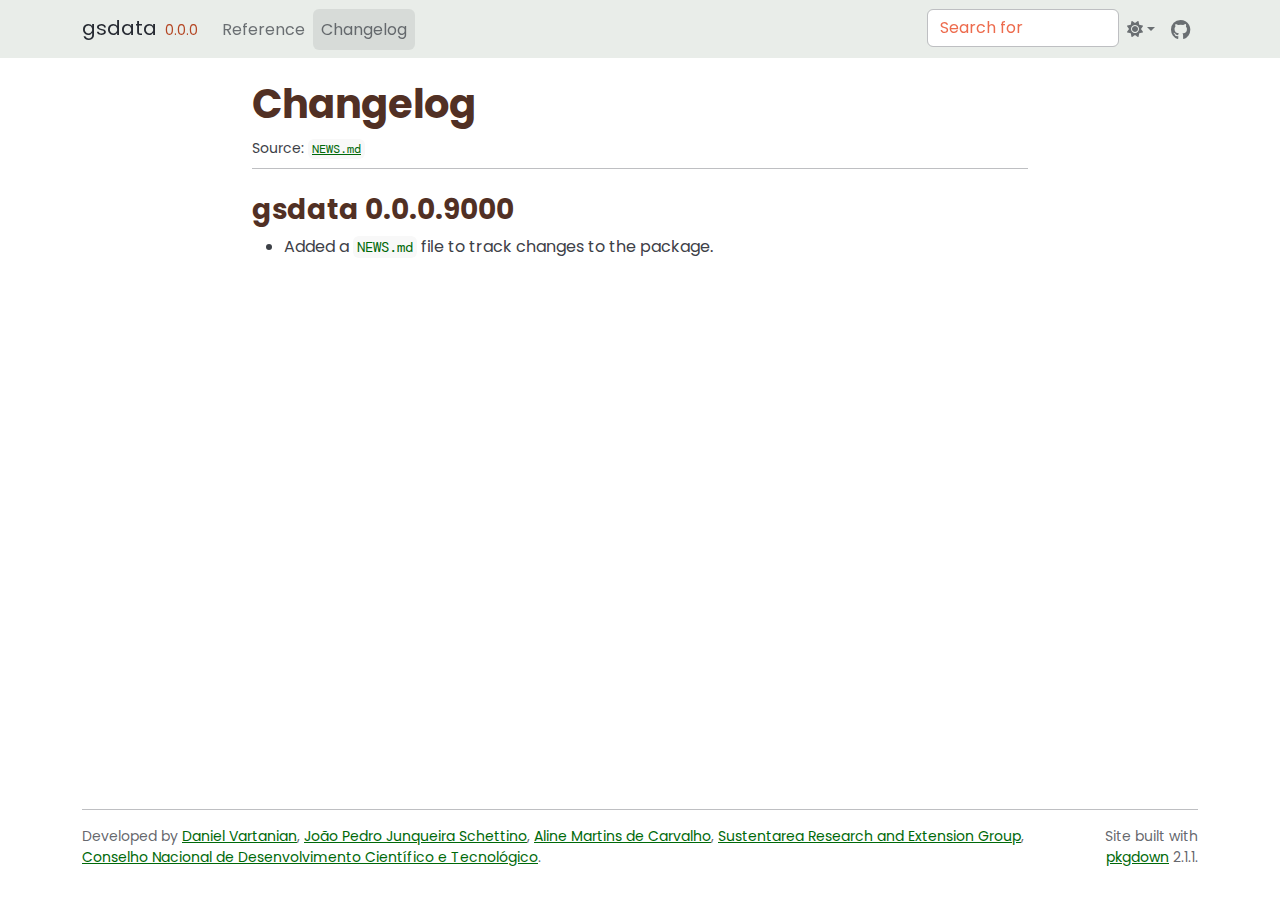
==== commit 5e9486be: "Deploying to gh-pages from @ sustentarea/gsdata@4b350ddd4f57e80908ca28c256c3ca0ac9e40b8f 🚀" ====
--- a/news/index.html
+++ b/news/index.html
@@ -7,7 +7,7 @@
 
     <a class="navbar-brand me-2" href="../index.html">gsdata</a>
 
-    <small class="nav-text text-warning me-auto" data-bs-toggle="tooltip" data-bs-placement="bottom" title="Unreleased version">0.0.0.9000</small>
+    <small class="nav-text text-warning me-auto" data-bs-toggle="tooltip" data-bs-placement="bottom" title="Released version">0.0.0</small>
 
 
     <button class="navbar-toggler" type="button" data-bs-toggle="collapse" data-bs-target="#navbar" aria-controls="navbar" aria-expanded="false" aria-label="Toggle navigation">
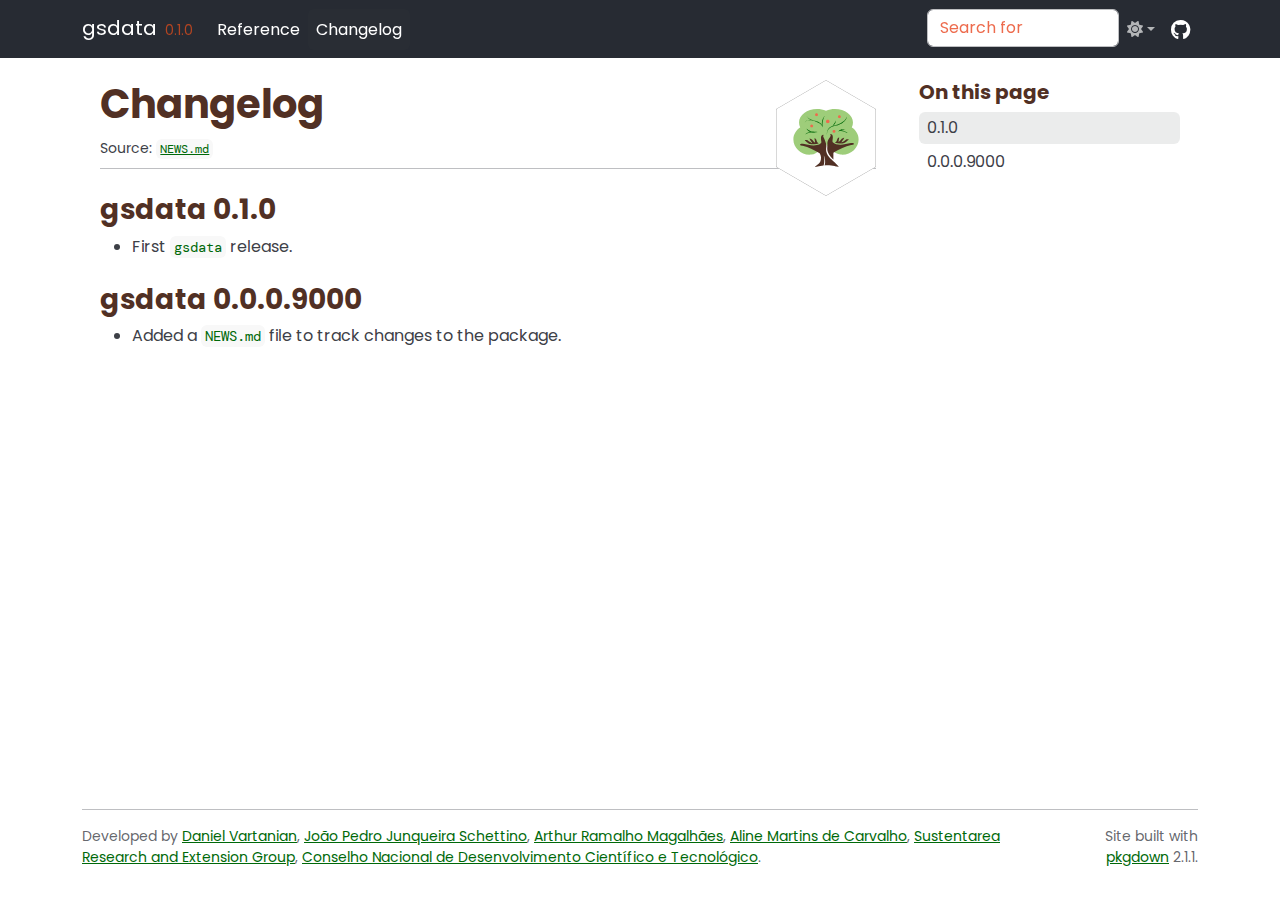
==== commit 54e6c978: "Deploying to gh-pages from @ sustentarea/gsdata@0c598b79faa46ba8210bf5ad508246df7165fc6a 🚀" ====
--- a/news/index.html
+++ b/news/index.html
@@ -1,5 +1,5 @@
 <!DOCTYPE html>
-<!-- Generated by pkgdown: do not edit by hand --><html lang="en"><head><meta http-equiv="Content-Type" content="text/html; charset=UTF-8"><meta charset="utf-8"><meta http-equiv="X-UA-Compatible" content="IE=edge"><meta name="viewport" content="width=device-width, initial-scale=1, shrink-to-fit=no"><title>Changelog • gsdata</title><script src="../lightswitch.js"></script><script src="../deps/jquery-3.6.0/jquery-3.6.0.min.js"></script><meta name="viewport" content="width=device-width, initial-scale=1, shrink-to-fit=no"><link href="../deps/bootstrap-5.3.1/bootstrap.min.css" rel="stylesheet"><script src="../deps/bootstrap-5.3.1/bootstrap.bundle.min.js"></script><link href="../deps/Poppins-0.4.9/font.css" rel="stylesheet"><link href="../deps/DM_Sans-0.4.9/font.css" rel="stylesheet"><link href="../deps/DM_Mono-0.4.9/font.css" rel="stylesheet"><link href="../deps/font-awesome-6.5.2/css/all.min.css" rel="stylesheet"><link href="../deps/font-awesome-6.5.2/css/v4-shims.min.css" rel="stylesheet"><script src="../deps/headroom-0.11.0/headroom.min.js"></script><script src="../deps/headroom-0.11.0/jQuery.headroom.min.js"></script><script src="../deps/bootstrap-toc-1.0.1/bootstrap-toc.min.js"></script><script src="../deps/clipboard.js-2.0.11/clipboard.min.js"></script><script src="../deps/search-1.0.0/autocomplete.jquery.min.js"></script><script src="../deps/search-1.0.0/fuse.min.js"></script><script src="../deps/search-1.0.0/mark.min.js"></script><script src="../deps/MathJax-3.2.2/tex-chtml.min.js"></script><!-- pkgdown --><script src="../pkgdown.js"></script><link href="../extra.css" rel="stylesheet"><meta property="og:title" content="Changelog"><meta name="robots" content="noindex"></head><body>
+<!-- Generated by pkgdown: do not edit by hand --><html lang="en"><head><meta http-equiv="Content-Type" content="text/html; charset=UTF-8"><meta charset="utf-8"><meta http-equiv="X-UA-Compatible" content="IE=edge"><meta name="viewport" content="width=device-width, initial-scale=1, shrink-to-fit=no"><title>Changelog • gsdata</title><!-- favicons --><link rel="icon" type="image/png" sizes="16x16" href="../favicon-16x16.png"><link rel="icon" type="image/png" sizes="32x32" href="../favicon-32x32.png"><link rel="apple-touch-icon" type="image/png" sizes="180x180" href="../apple-touch-icon.png"><link rel="apple-touch-icon" type="image/png" sizes="120x120" href="../apple-touch-icon-120x120.png"><link rel="apple-touch-icon" type="image/png" sizes="76x76" href="../apple-touch-icon-76x76.png"><link rel="apple-touch-icon" type="image/png" sizes="60x60" href="../apple-touch-icon-60x60.png"><script src="../lightswitch.js"></script><script src="../deps/jquery-3.6.0/jquery-3.6.0.min.js"></script><meta name="viewport" content="width=device-width, initial-scale=1, shrink-to-fit=no"><link href="../deps/bootstrap-5.3.1/bootstrap.min.css" rel="stylesheet"><script src="../deps/bootstrap-5.3.1/bootstrap.bundle.min.js"></script><link href="../deps/Poppins-0.4.9/font.css" rel="stylesheet"><link href="../deps/DM_Sans-0.4.9/font.css" rel="stylesheet"><link href="../deps/DM_Mono-0.4.9/font.css" rel="stylesheet"><link href="../deps/font-awesome-6.5.2/css/all.min.css" rel="stylesheet"><link href="../deps/font-awesome-6.5.2/css/v4-shims.min.css" rel="stylesheet"><script src="../deps/headroom-0.11.0/headroom.min.js"></script><script src="../deps/headroom-0.11.0/jQuery.headroom.min.js"></script><script src="../deps/bootstrap-toc-1.0.1/bootstrap-toc.min.js"></script><script src="../deps/clipboard.js-2.0.11/clipboard.min.js"></script><script src="../deps/search-1.0.0/autocomplete.jquery.min.js"></script><script src="../deps/search-1.0.0/fuse.min.js"></script><script src="../deps/search-1.0.0/mark.min.js"></script><script src="../deps/MathJax-3.2.2/tex-chtml.min.js"></script><!-- pkgdown --><script src="../pkgdown.js"></script><meta property="og:title" content="Changelog"><meta property="og:image" content="https://sustentarea.github.io/gsdata/reference/figures/og-image.png"><meta property="og:image:alt" content="Sustentarea's logo"></head><body>
     <a href="#main" class="visually-hidden-focusable">Skip to contents</a>
 
 
@@ -7,7 +7,7 @@
 
     <a class="navbar-brand me-2" href="../index.html">gsdata</a>
 
-    <small class="nav-text text-warning me-auto" data-bs-toggle="tooltip" data-bs-placement="bottom" title="Released version">0.0.0</small>
+    <small class="nav-text text-warning me-auto" data-bs-toggle="tooltip" data-bs-placement="bottom" title="Released version">0.1.0</small>
 
 
     <button class="navbar-toggler" type="button" data-bs-toggle="collapse" data-bs-target="#navbar" aria-controls="navbar" aria-expanded="false" aria-label="Toggle navigation">
@@ -33,20 +33,24 @@
 </nav><div class="container template-news">
 <div class="row">
   <main id="main" class="col-md-9"><div class="page-header">
-
-      <h1>Changelog</h1>
+      <img src="../logo.svg" class="logo" alt=""><h1>Changelog</h1>
       <small>Source: <a href="https://github.com/sustentarea/gsdata/blob/main/NEWS.md" class="external-link"><code>NEWS.md</code></a></small>
     </div>
 
     <div class="section level2">
+<h2 class="pkg-version" data-toc-text="0.1.0" id="gsdata-010">gsdata 0.1.0<a class="anchor" aria-label="anchor" href="#gsdata-010"></a></h2>
+<ul><li>First <code>gsdata</code> release.</li>
+</ul></div>
+    <div class="section level2">
 <h2 class="pkg-version" data-toc-text="0.0.0.9000" id="gsdata-0009000">gsdata 0.0.0.9000<a class="anchor" aria-label="anchor" href="#gsdata-0009000"></a></h2>
 <ul><li>Added a <code>NEWS.md</code> file to track changes to the package.</li>
 </ul></div>
-  </main></div>
+  </main><aside class="col-md-3"><nav id="toc" aria-label="Table of contents"><h2>On this page</h2>
+    </nav></aside></div>
 
 
     <footer><div class="pkgdown-footer-left">
-  <p>Developed by <a href="https://github.com/danielvartan" class="external-link">Daniel Vartanian</a>, <a href="https://github.com/JPSchettino" class="external-link">João Pedro Junqueira Schettino</a>, <a href="https://github.com/alinenutri" class="external-link">Aline Martins de Carvalho</a>, <a href="https://www.fsp.usp.br/sustentarea/" class="external-link">Sustentarea Research and Extension Group</a>, <a href="http://www.cnpq.br/" class="external-link">Conselho Nacional de Desenvolvimento Científico e Tecnológico</a>.</p>
+  <p>Developed by <a href="https://github.com/danielvartan/" class="external-link">Daniel Vartanian</a>, <a href="https://github.com/JPSchettino/" class="external-link">João Pedro Junqueira Schettino</a>, <a href="https://github.com/arthurama/" class="external-link">Arthur Ramalho Magalhães</a>, <a href="https://github.com/alinenutri/" class="external-link">Aline Martins de Carvalho</a>, <a href="https://www.fsp.usp.br/sustentarea/" class="external-link">Sustentarea Research and Extension Group</a>, <a href="http://www.cnpq.br/" class="external-link">Conselho Nacional de Desenvolvimento Científico e Tecnológico</a>.</p>
 </div>
 
 <div class="pkgdown-footer-right">
